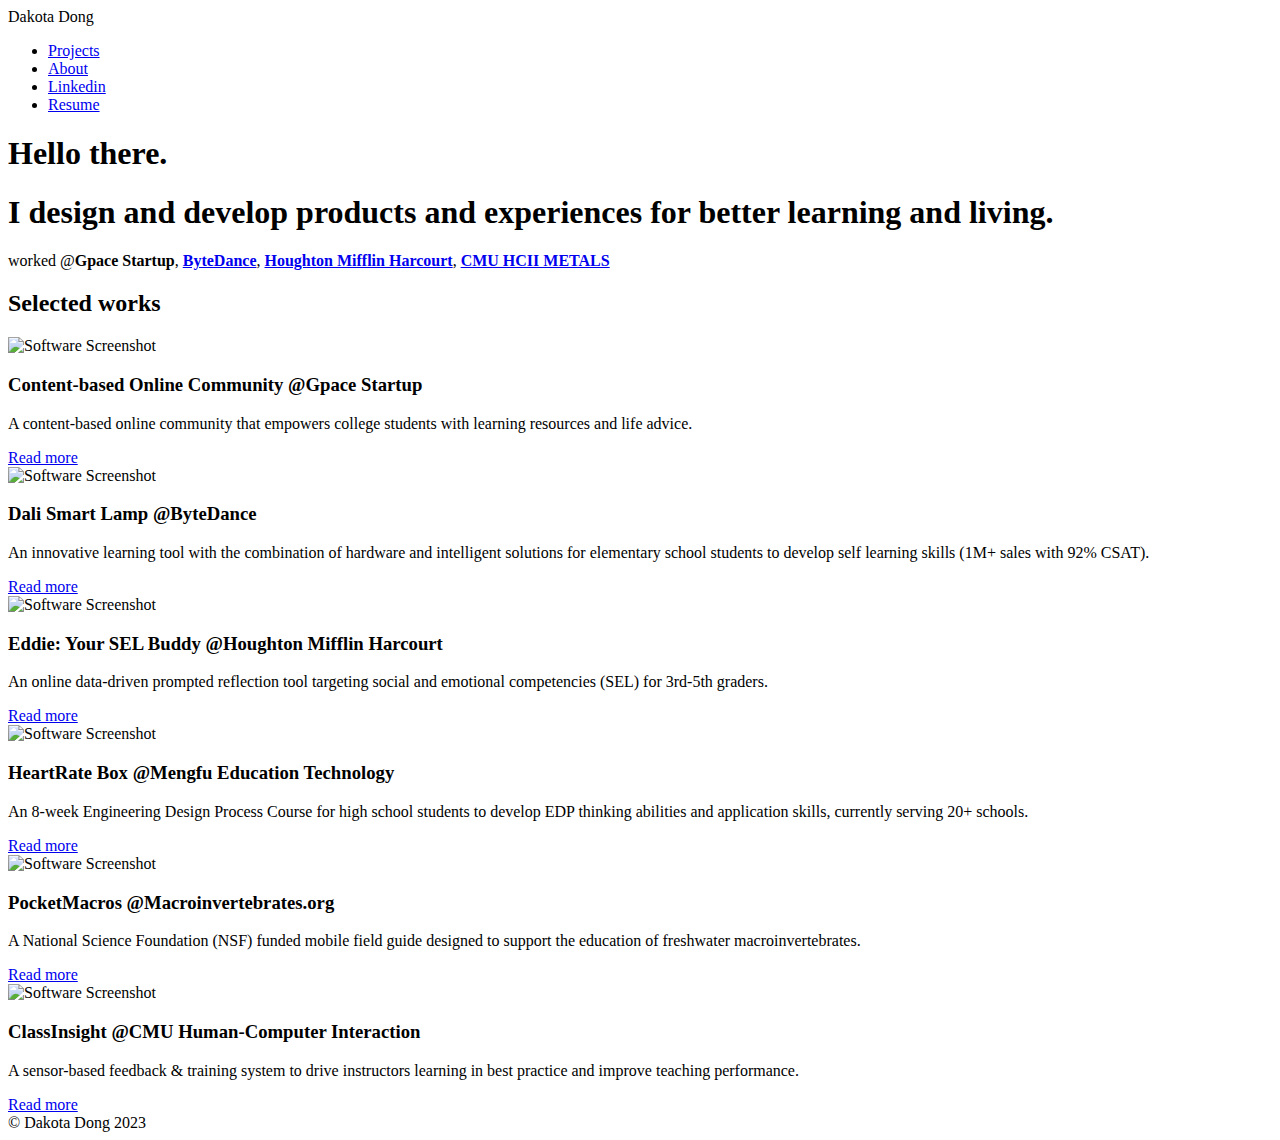
==== index.html @ b877e564 "Create index.html" ====
<!DOCTYPE html>
<html lang="en">
  <head>
    <meta charset="UTF-8" />
    <meta name="viewport" content="width=device-width, initial-scale=1.0" />
    <meta http-equiv="X-UA-Compatible" content="ie=edge" />
    <title>Dakota Dong</title>
    <meta name="description" content="Portfolio Template for Developer" />

    <link rel="stylesheet" href="css/style.css" />

    <link rel="preconnect" href="https://fonts.googleapis.com" />
    <link rel="preconnect" href="https://fonts.gstatic.com" crossorigin />
    <link
      href="https://fonts.googleapis.com/css2?family=Source+Sans+Pro:wght@400;600;700;900&display=swap"
      rel="stylesheet"
    />
  </head>
  <body>
    <header class="header">
      <div class="header__content">
        <div class="header__logo-container">
          <span class="header__logo-sub">Dakota Dong</span>
        </div>
        <div class="header__main">
          <ul class="header__links">
            <li class="header__link-wrapper">
              <a href="./index.html#projects" class="header__link">Projects</a>
            </li>
            <li class="header__link-wrapper">
              <a href="./aboutme.html" class="header__link">About</a>
            </li>
            <li class="header__link-wrapper">
              <a href="https://www.linkedin.com/in/dakotadong/" class="header__link">Linkedin</a>
            </li>
            <li class="header__link-wrapper">
              <a href="./index.html#projects" class="header__link">Resume</a>
            </li>
          </ul>
        </div>
      </div>
    </header>
    <section class="home-hero">
      <div class="home-hero__content">
        <h1 class="heading-primary"> 
          Hello there.
        </h1>
        <h1 class="heading-primary"> 
          I design and develop products and experiences for better learning and living.
        </h1>
        <div class="home-hero__info">
          <p class="text-education-experience">
            worked @<strong>Gpace Startup</strong>, <strong><a href="https://www.bytedance.com/en/">ByteDance</a></strong>, <strong><a href="https://www.hmhco.com/">Houghton Mifflin Harcourt</a></strong>, <strong><a href="https://metals.hcii.cmu.edu/">CMU HCII METALS</a></strong>
          </p>
        </div>
      </div>
      <div class="home-hero__mouse-scroll-cont">
        <div class="mouse"></div>
      </div>
    </section>

    
    <section id="projects" class="projects sec-pad">
      <div class="main-container">
        <!-- <span class="selectedworks">Selected works</span> -->
        <h2 class="heading heading-sec heading-sec__mb-bg">
          <span class="heading-sec__main">Selected works</span>
        </h2>
        <div class="projects__content">
          <div class="projects__row">
            <div class="projects__row-img-cont">
              <img
                src="./assets/jpeg/gpaceh4.jpeg"
                alt="Software Screenshot"
                class="projects__row-img"
                loading="lazy"
              />
            </div>
            <div class="projects__row-content">
              <h3 class="projects__row-content-title">Content-based Online Community @Gpace Startup</h3>
              <p class="projects__row-content-desc">
                A content-based online community that empowers college students with learning resources and life advice.
              </p>
              <a
                href="./project-1.html"
                class="btn btn--med btn--theme dynamicBgClr"
                target="_blank"
                >Read more</a
              >
            </div>
          </div>
          <div class="projects__row">
            <div class="projects__row-img-cont">
              <img
                src="./assets/jpeg/dali.jpeg"
                alt="Software Screenshot"
                class="projects__row-img"
                loading="lazy"
              />
            </div>
            <div class="projects__row-content">
              <h3 class="projects__row-content-title">Dali Smart Lamp @ByteDance</h3>
              <p class="projects__row-content-desc">
                An innovative learning tool with the combination of hardware and intelligent solutions
                 for elementary school students to develop self learning skills (1M+ sales with 92% CSAT).
              </p>
              <a
                href="./project-2.html"
                class="btn btn--med btn--theme dynamicBgClr"
                target="_blank"
                >Read more</a
              >
            </div>
          </div>

          <div class="projects__row">
            <div class="projects__row-img-cont">
              <img
                src="./assets/png/eddie.png"
                alt="Software Screenshot"
                class="projects__row-img"
                loading="lazy"
              />
            </div>
            <div class="projects__row-content">
              <h3 class="projects__row-content-title">Eddie: Your SEL Buddy @Houghton Mifflin Harcourt</h3>
              <p class="projects__row-content-desc">
                An online data-driven prompted reflection tool targeting social and emotional competencies (SEL) for 3rd-5th graders.
              </p>
              <a
                href="./project-3.html"
                class="btn btn--med btn--theme dynamicBgClr"
                target="_blank"
                >Read more</a
              >
            </div>
          </div>

          <div class="projects__row">
            <div class="projects__row-img-cont">
              <img
                src="./assets/jpeg/heartrate.jpeg"
                alt="Software Screenshot"
                class="projects__row-img"
                loading="lazy"
              />
            </div>
            <div class="projects__row-content">
              <h3 class="projects__row-content-title">HeartRate Box @Mengfu Education Technology</h3>
              <p class="projects__row-content-desc">
                An 8-week Engineering Design Process Course for high school students to develop EDP thinking abilities and application skills, 
                currently serving 20+ schools.
              </p>
              <a
                href="./project-4.html"
                class="btn btn--med btn--theme dynamicBgClr"
                target="_blank"
                >Read more</a
              >
            </div>
          </div>
          
          <div class="projects__row">
            <div class="projects__row-img-cont">
              <img
                src="./assets/png/pocket.png"
                alt="Software Screenshot"
                class="projects__row-img"
                loading="lazy"
              />
            </div>
            <div class="projects__row-content">
              <h3 class="projects__row-content-title">PocketMacros @Macroinvertebrates.org</h3>
              <p class="projects__row-content-desc">
                A National Science Foundation (NSF) funded mobile field guide designed to support the education of freshwater macroinvertebrates.
              </p>
              <a
                href="./project-5.html"
                class="btn btn--med btn--theme dynamicBgClr"
                target="_blank"
                >Read more</a
              >
            </div>
          </div>
          <div class="projects__row">
            <div class="projects__row-img-cont">
              <img
                src="./assets/jpeg/classinsight.jpeg"
                alt="Software Screenshot"
                class="projects__row-img"
                loading="lazy"
              />
            </div>
            <div class="projects__row-content">
              <h3 class="projects__row-content-title">ClassInsight @CMU Human-Computer Interaction</h3>
              <p class="projects__row-content-desc">
                A sensor-based feedback & training system to drive instructors learning 
                in best practice and improve teaching performance.
              </p>
              <a
                href="./project-6.html"
                class="btn btn--med btn--theme dynamicBgClr"
                target="_blank"
                >Read more</a
              >
            </div>
          </div>
        </div>
      </div>
    </section>
    
    <footer class="main-footer">
      <div class="main-container">
        <div class="main-footer__lower">
          &copy; Dakota Dong 2023
        </div>
      </div>
    </footer>

    <script src="./index.js"></script>
  </body>
</html>
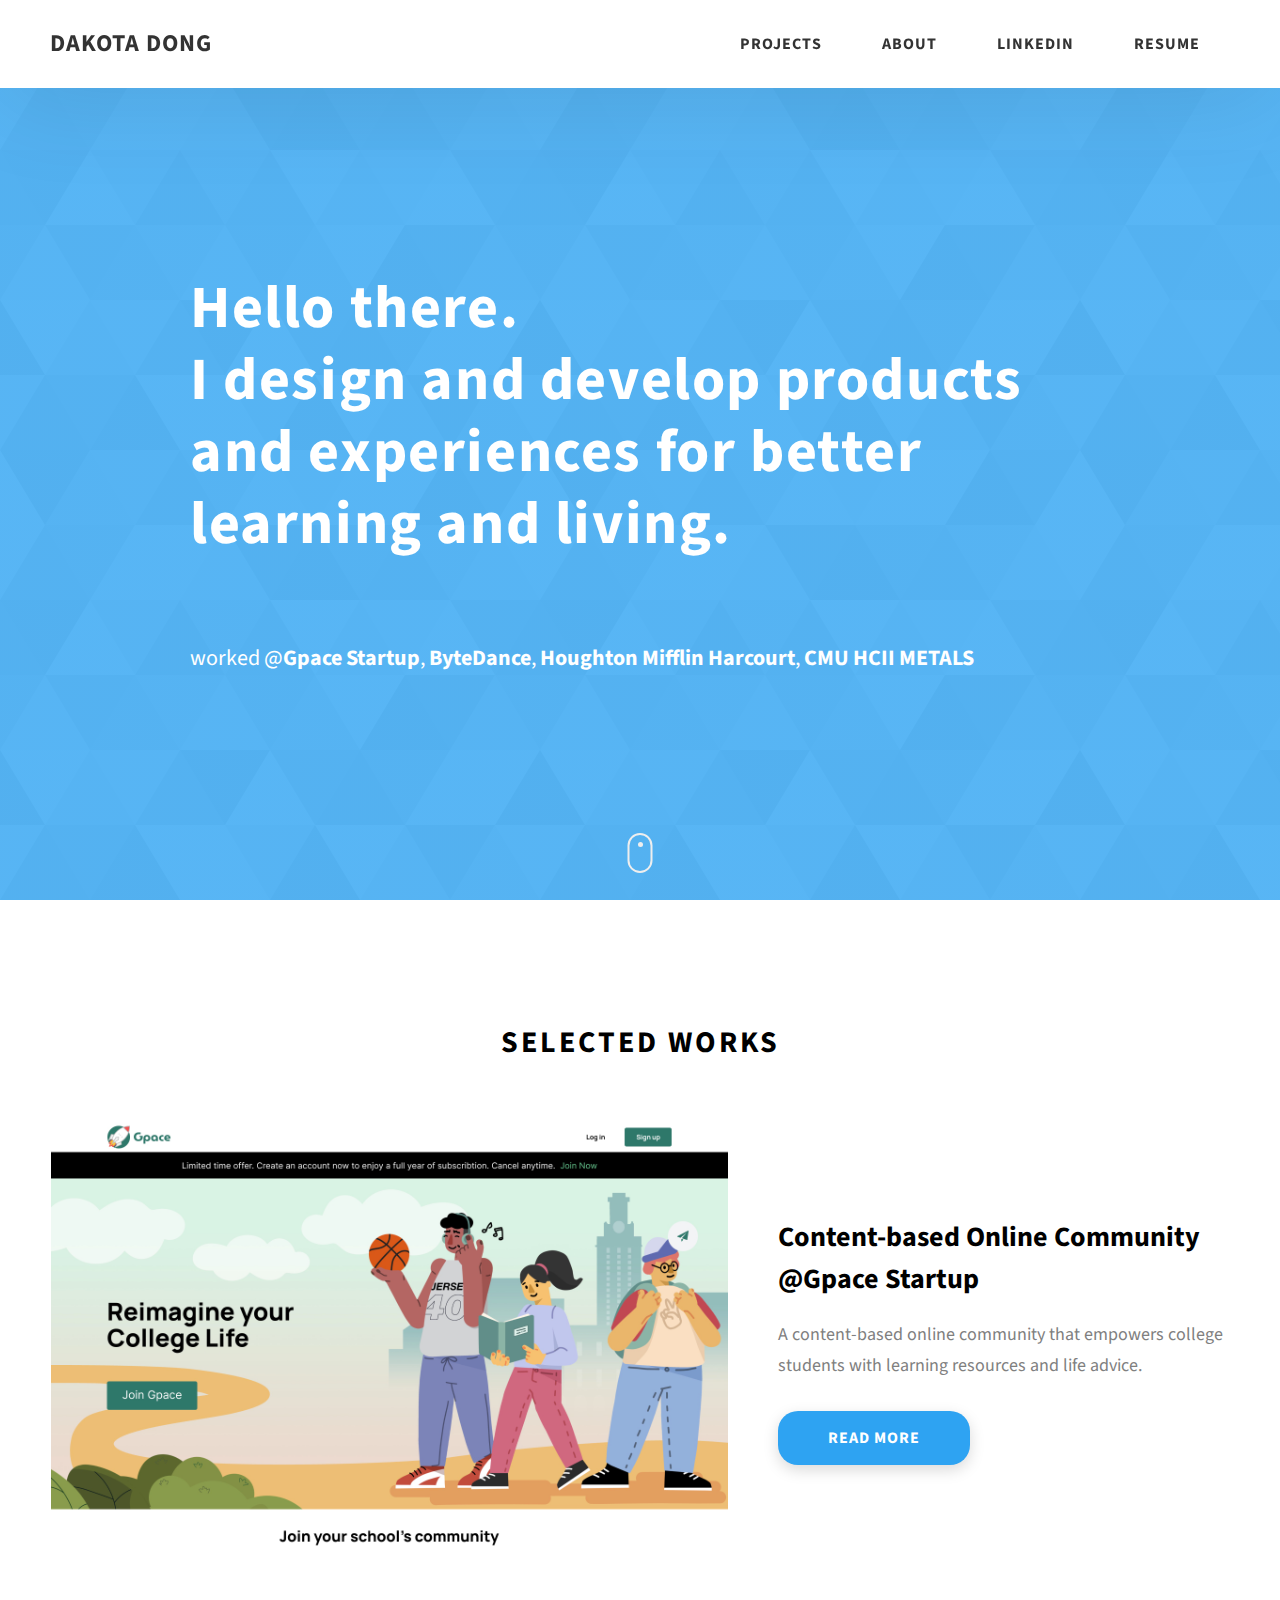
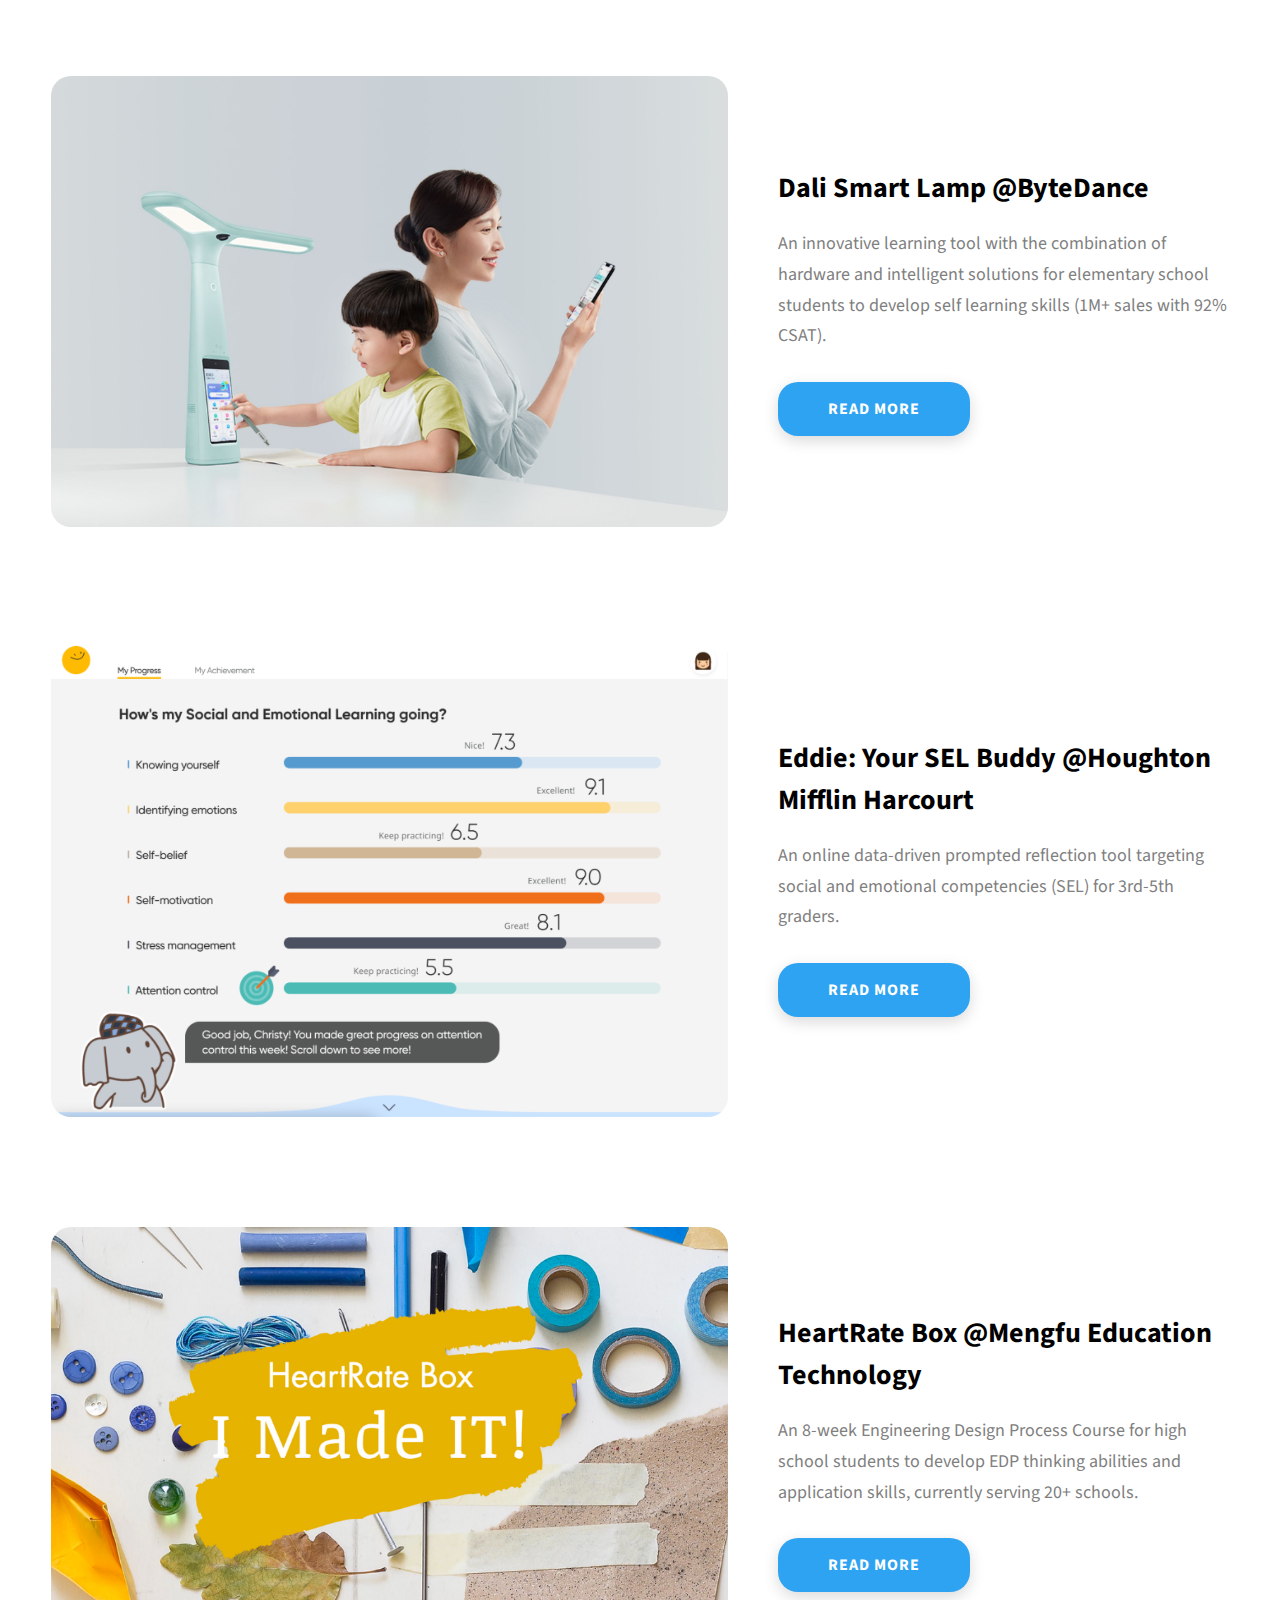
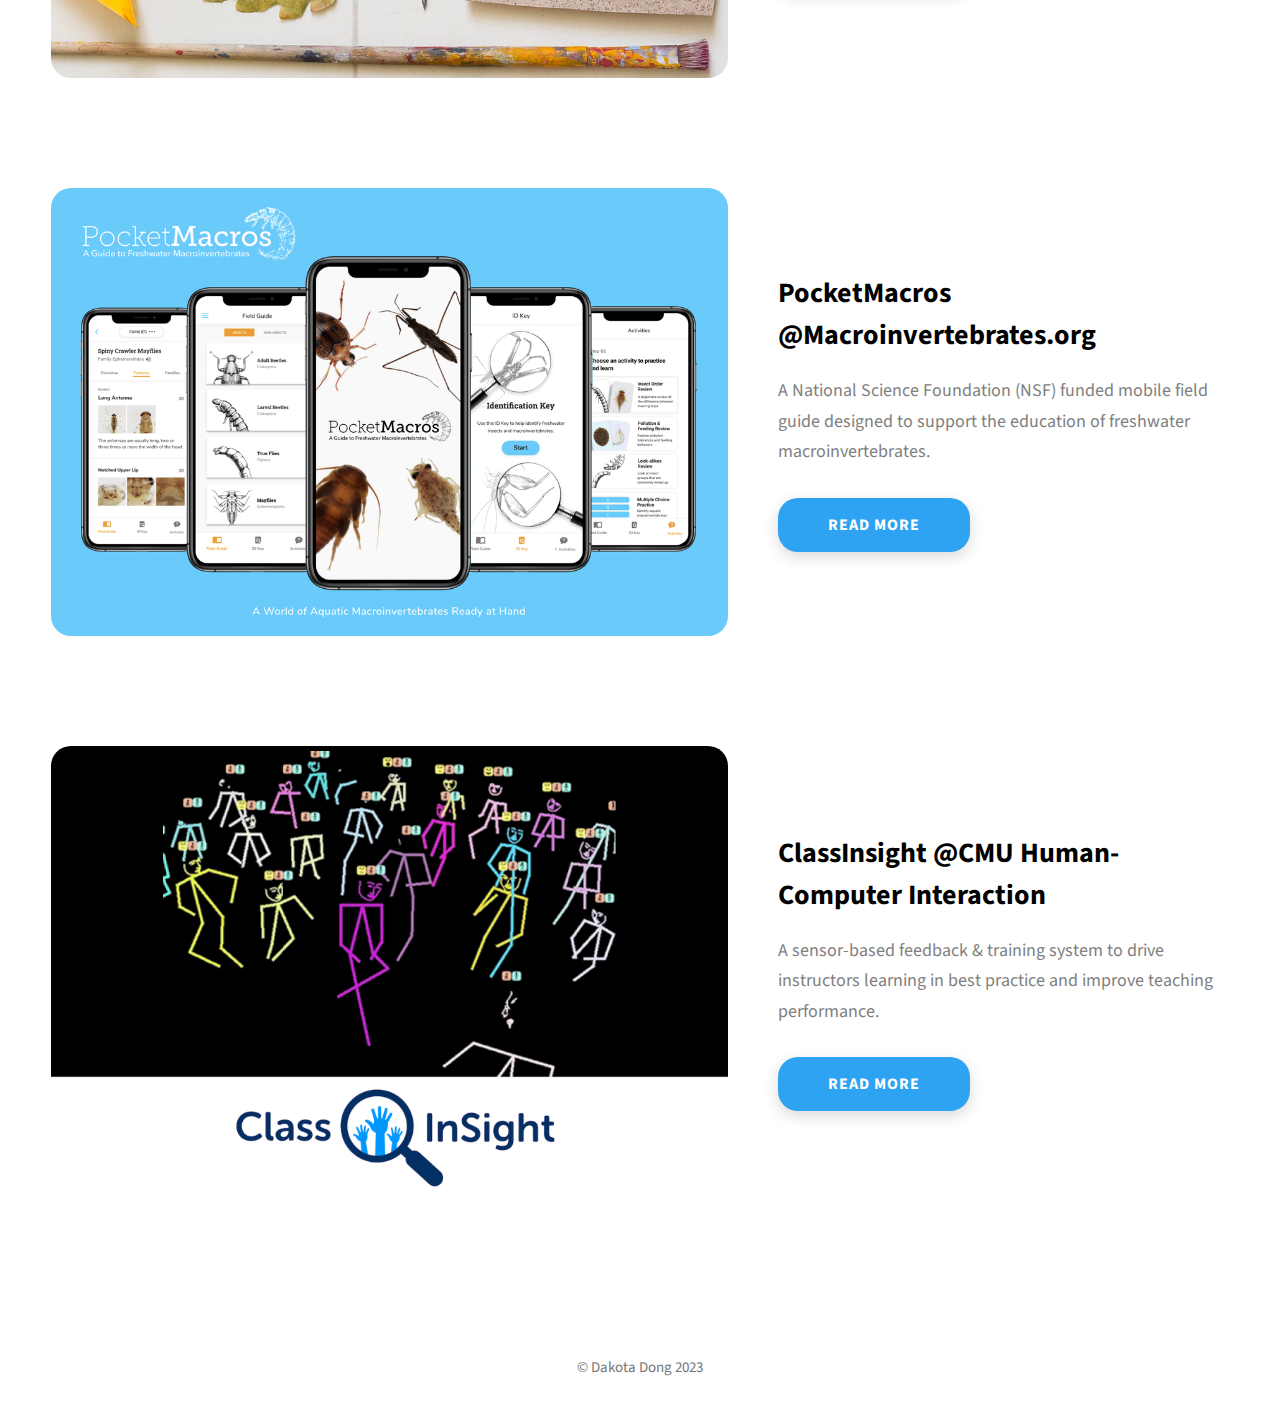
==== commit 42ec8b98: "updates" ====
--- a/index.html
+++ b/index.html
@@ -34,7 +34,7 @@
               <a href="https://www.linkedin.com/in/dakotadong/" class="header__link">Linkedin</a>
             </li>
             <li class="header__link-wrapper">
-              <a href="./index.html#projects" class="header__link">Resume</a>
+              <a href="https://drive.google.com/file/d/1qxtb1wIqyZeBLtDKzWEsWIDEFQiytYZ_/view?usp=sharing" class="header__link">Resume</a>
             </li>
           </ul>
         </div>
--- a/css/style.css
+++ b/css/style.css
@@ -0,0 +1,947 @@
+/*
+0 - 600px:      Phone
+600 - 900px:    Tablet portrait
+900 - 1200px:   Tablet landscape
+[1200 - 1800] is where our normal styles apply
+1800px + :      Big desktop
+$breakpoint arguement choices:
+- phone
+- tab-port
+- tab-land
+- big-desktop
+
+Inside media queries 1em is always 16px i.e 1em = 16px at every screen size only inside media queries
+*/
+*,
+*::after,
+*::before {
+  margin: 0;
+  padding: 0;
+  box-sizing: inherit;
+  font-family: inherit; }
+
+html {
+  font-size: 62.5%;
+  scroll-behavior: smooth; }
+  @media only screen and (max-width: 75em) {
+    html {
+      font-size: 59%; } }
+  @media only screen and (max-width: 56.25em) {
+    html {
+      font-size: 56%; } }
+  @media only screen and (min-width: 112.5em) {
+    html {
+      font-size: 65%; } }
+
+body {
+  box-sizing: border-box;
+  position: relative;
+  line-height: 1.5;
+  font-family: sans-serif;
+  overflow-x: hidden;
+  overflow-y: scroll;
+  font-family: 'Source Sans Pro', sans-serif; 
+}
+
+a {
+  text-decoration: none;
+  color: inherit; }
+
+li {
+  list-style: none;}
+
+input:focus,
+button:focus,
+a:focus,
+textarea:focus {
+  outline: none; }
+
+button {
+  border: none;
+  cursor: pointer; }
+
+textarea {
+  resize: none; }
+
+.heading-primary {
+  font-size: 6rem;
+  /* text-transform: uppercase; */
+  letter-spacing: 1.6px;
+  line-height: 1.2;
+  text-align: left; }
+  @media only screen and (max-width: 37.5em) {
+    .heading-primary {
+      font-size: 4.5rem; } }
+      
+
+.heading-sec__mb-bg {
+  margin-bottom: 5rem; }
+  @media only screen and (max-width: 56.25em) {
+    .heading-sec__mb-bg {
+      margin-bottom: 4rem; } }
+
+.heading-sec__mb-med {
+  margin-bottom: 5rem; }
+  @media only screen and (max-width: 56.25em) {
+    .heading-sec__mb-med {
+      margin-bottom: 4rem; } }
+.selectedworks {
+  display: block;
+  font-size: 2rem;
+  margin-bottom: 2rem; 
+  color: #777; }
+@media only screen and (max-width: 37.5em) {
+  .selectedworks {
+    font-size: 1.6rem; } }
+
+.heading-sec__main {
+  display: block;
+  font-size: 3rem;
+  text-transform: uppercase;
+  letter-spacing: 1px;
+  letter-spacing: 3px;
+  text-align: center;
+  margin-bottom: 2rem;
+  position: relative; }
+  /* .heading-sec__main--lt {
+    color: #fff; }
+    .heading-sec__main--lt::after {
+      content: '';
+      background: #fff !important; }
+  .heading-sec__main::after {
+    content: '';
+    position: absolute;
+    top: calc(100% + 1.5rem);
+    height: 5px;
+    width: 3rem;
+    background: #2EA3F2;
+    left: 50%;
+    transform: translateX(-50%);
+    border-radius: 5px; }
+    @media only screen and (max-width: 37.5em) {
+      .heading-sec__main::after {
+        top: calc(100% + 1.2rem); } } */
+
+.heading-sec__sub {
+  display: block;
+  text-align: center;
+  color: #777;
+  font-size: 2rem;
+  font-weight: 500;
+  max-width: 80rem;
+  margin: auto;
+  line-height: 1.6; }
+  @media only screen and (max-width: 37.5em) {
+    .heading-sec__sub {
+      font-size: 1.8rem; } }
+  .heading-sec__sub--lt {
+    color: #eee; }
+
+.heading-sm {
+  font-size: 2.2rem;
+  text-transform: uppercase;
+  letter-spacing: 1px; }
+
+.main-container {
+  max-width: 120rem;
+  margin: auto;
+  width: 92%; }
+
+.btn {
+  background: #fff;
+  color: #333;
+  text-transform: uppercase;
+  letter-spacing: 1px;
+  display: inline-block;
+  font-weight: 700;
+  border-radius: 20px;
+  box-shadow: 0 5px 15px 0 rgba(0, 0, 0, 0.15);
+  transition: transform .3s; }
+  .btn:hover {
+    transform: translateY(-3px); }
+  .btn--bg {
+    padding: 1.5rem 2.5rem;
+    font-size: 2rem; 
+    margin-bottom: 0;}
+  .btn--med {
+    padding: 1.5rem 5rem;
+    font-size: 1.6rem; }
+  .btn--theme {
+    background: #2EA3F2;
+    color: #fff; }
+  .btn--theme-inv {
+    color: #2EA3F2;
+    background: #fff;
+    border: 2px solid #2EA3F2;
+    box-shadow: none;
+    padding: calc(1.5rem - 2px) calc(5rem - 2px); }
+
+.sec-pad {
+  padding: 12rem 0; }
+  @media only screen and (max-width: 56.25em) {
+    .sec-pad {
+      padding: 8rem 0; } }
+
+.text-primary {
+  color: #fff;
+  margin-bottom: 5rem;
+  font-size: 4rem;
+  text-align: left;
+  width: 100%;
+  line-height: 1.6; }
+  @media only screen and (max-width: 37.5em) {
+    .text-primary {
+      font-size: 3rem; } }
+
+.text-education-experience {
+  color: #fff;
+  font-size: 2.2rem;
+  text-align: left;
+  width: 100%;
+  margin-bottom: 1rem;
+  line-height: 1.6; }
+  @media only screen and (max-width: 37.5em) {
+    .text-education-experience {
+      font-size: 1.8rem; } }
+
+.d-none {
+  display: none; }
+
+.home-hero {
+  color: #fff;
+  background: linear-gradient(to right, rgba(46, 163, 242, 0.8), rgba(46, 163, 242, 0.8)), url(../../assets/svg/common-bg.svg);
+  background-position: center;
+  height: 100vh;
+  min-height: 80rem;
+  max-height: 120rem;
+  position: relative; }
+  @media only screen and (max-width: 37.5em) {
+    .home-hero {
+      height: unset;
+      min-height: unset; } }
+  .home-hero__socials {
+    position: absolute;
+    top: 50%;
+    border: 2px solid #eee;
+    border-left: 2px solid #eee;
+    transform: translateY(-50%); }
+    @media only screen and (max-width: 56.25em) {
+      .home-hero__socials {
+        display: none; } }
+  .home-hero__mouse-scroll-cont {
+    position: absolute;
+    bottom: 3%;
+    left: 50%;
+    transform: translateX(-50%); }
+    @media only screen and (max-width: 37.5em) {
+      .home-hero__mouse-scroll-cont {
+        display: none; } }
+  .home-hero__social {
+    width: 5rem; }
+  .home-hero__social-icon-link {
+    width: 100%;
+    display: block;
+    padding: 1.2rem;
+    border-bottom: 2px solid #eee;
+    transition: background .3s; }
+    .home-hero__social-icon-link:hover {
+      background: rgba(255, 255, 255, 0.1); }
+    .home-hero__social-icon-link--bd-none {
+      border-bottom: 0; }
+  .home-hero__social-icon {
+    width: 100%; }
+  .home-hero__content {
+    position: absolute;
+    top: 50%;
+    left: 50%;
+    transform: translate(-50%, -50%);
+    max-width: 100rem;
+    width: 100%; 
+    padding: 19rem 5rem 13rem 5rem;}
+    @media only screen and (max-width: 37.5em) {
+      .home-hero__content {
+        padding: 19rem 2rem 13rem 2rem;
+        margin: auto;
+        position: static;
+        transform: translate(0, 0); } }
+  .home-hero__info {
+    margin: 8rem auto 0 auto;
+    max-width: 100rem; }
+  .home-hero__cta {
+    margin-top: 5rem;
+    text-align: center; }
+
+.about {
+  background: #fafafa; }
+  .about__content {
+    display: grid;
+    grid-template-columns: 1fr 2fr;
+    grid-gap: 6rem; 
+    margin-top: 10rem;}
+    @media only screen and (max-width: 56.25em) {
+      .about__content {
+        grid-template-columns: 1fr;
+        grid-gap: 6rem; } }
+    .about__content-title {
+      font-weight: 700;
+      font-size: 2.8rem;
+      margin-bottom: 3rem; }
+      @media only screen and (max-width: 37.5em) {
+        .about__content-title {
+          font-size: 2.4rem; } }
+    .about__content-details-para {
+      font-size: 1.8rem;
+      color: grey;
+      max-width: 100rem;
+      line-height: 1.7;
+      margin-bottom: 1rem; }
+      .about__content-details-para--hl {
+        font-weight: 700;
+        margin: 0 3px; }
+      .about__content-details-para:last-child {
+        margin-bottom: 4rem; }
+        .aboutme_img {
+          width: 100%;
+          height: 70%;
+          margin-bottom: 3rem;
+          border-radius: 50%;
+          object-fit: cover;
+          object-position: center;
+          display: block; }
+      .emphasize {
+        color: #2EA3F2;
+      }
+
+
+.projects__row {
+  display: grid;
+  grid-template-columns: 1.5fr 1fr;
+  grid-gap: 5rem;
+  margin-bottom: 11rem; }
+  @media only screen and (max-width: 56.25em) {
+    .projects__row {
+      grid-template-columns: 1fr;
+      grid-gap: 2rem;
+      margin-bottom: 8rem; } }
+  @media only screen and (max-width: 56.25em) {
+    .projects__row {
+      text-align: center; } }
+  .projects__row:last-child {
+    margin-bottom: 0; }
+  .projects__row-img-cont {
+    overflow: hidden; }
+  .projects__row-img {
+    width: 100%;
+    border-radius: 20px;
+    display: block;
+    object-fit: cover; }
+  .projects__row-content {
+    padding: 2rem 0;
+    display: flex;
+    justify-content: center;
+    flex-direction: column;
+    align-items: flex-start; }
+    @media only screen and (max-width: 56.25em) {
+      .projects__row-content {
+        align-items: center; } }
+    .projects__row-content-title {
+      font-weight: 700;
+      font-size: 2.8rem;
+      margin-bottom: 2rem; }
+      @media only screen and (max-width: 37.5em) {
+        .projects__row-content-title {
+          font-size: 2.4rem; } }
+    .projects__row-content-desc {
+      font-size: 1.8rem;
+      color: grey;
+      max-width: 60rem;
+      line-height: 1.7;
+      margin-bottom: 3rem; }
+      @media only screen and (max-width: 37.5em) {
+        .projects__row-content-desc {
+          font-size: 1.7rem; } }
+
+.contact {
+  background: linear-gradient(to right, rgba(46, 163, 242, 0.8), rgba(46, 163, 242, 0.8)), url(../../assets/svg/common-bg.svg);
+  background-size: cover;
+  background-position: center; }
+  .contact__form-container {
+    box-shadow: 0 0 10px rgba(0, 0, 0, 0.1);
+    background: white;
+    padding: 4rem;
+    margin-top: 6rem;
+    max-width: 80rem;
+    text-align: right;
+    width: 95%;
+    border-radius: 5px;
+    margin: 5rem auto 0 auto; }
+    @media only screen and (max-width: 37.5em) {
+      .contact__form-container {
+        padding: 3rem; } }
+  .contact__form-field {
+    margin-bottom: 4rem; }
+    @media only screen and (max-width: 37.5em) {
+      .contact__form-field {
+        margin-bottom: 3rem; } }
+  .contact__form-label {
+    color: #666;
+    font-size: 1.4rem;
+    letter-spacing: 1px;
+    font-weight: 700;
+    margin-bottom: 1rem;
+    display: block;
+    text-align: left; }
+  .contact__form-input {
+    color: #333;
+    padding: 2rem;
+    width: 100%;
+    border: 1px solid #ebebeb;
+    font-size: 1.6rem;
+    letter-spacing: 0px;
+    background: #f0f0f0;
+    border-radius: 5px;
+    font-weight: 600;
+    /* Code for Modern Browsers */
+    /* Code for WebKit, Blink, Edge */
+    /* Code for Internet Explorer 10-11 */
+    /* Code for Microsoft Edge */
+    /* Code for Mozilla Firefox 4 to 18 */
+    /* Code for Mozilla Firefox 19+ */ }
+    .contact__form-input::placeholder {
+      color: #999;
+      font-weight: 600;
+      font-size: 1.6rem; }
+    .contact__form-input::-webkit-input-placeholder {
+      color: #999;
+      font-weight: 600;
+      font-size: 1.6rem; }
+    .contact__form-input:-ms-input-placeholder {
+      color: #999;
+      font-weight: 600;
+      font-size: 1.6rem; }
+    .contact__form-input::-ms-input-placeholder {
+      color: #999;
+      font-weight: 600;
+      font-size: 1.6rem; }
+    .contact__form-input:-moz-placeholder {
+      opacity: 1;
+      color: #999;
+      font-weight: 600;
+      font-size: 1.6rem; }
+    .contact__form-input::-moz-placeholder {
+      opacity: 1;
+      color: #999;
+      font-weight: 600;
+      font-size: 1.6rem; }
+  .contact__btn {
+    width: 30%;
+    padding: 2rem 4rem;
+    font-size: 1.6rem; }
+    @media only screen and (max-width: 37.5em) {
+      .contact__btn {
+        width: 100%; } }
+
+.project-cs-hero {
+  color: #333;
+  /* background: linear-gradient(to right, rgba(178, 215, 239, 0.8), rgba(141, 209, 254, 0.8)), url(../../assets/svg/common-bg.svg);
+  background-size: cover;
+  background-position: center; */
+  position: relative; }
+  @media only screen and (max-width: 37.5em) {
+    .project-cs-hero {
+      height: unset;
+      min-height: unset; } }
+  .project-cs-hero__content {
+    padding: 15rem 0 1rem 0;
+    max-width: 100rem;
+    margin: auto; }
+    @media only screen and (max-width: 56.25em) {
+      .project-cs-hero__content {
+        padding: 10rem 0 8rem 0;
+        margin: auto;
+        position: static;
+        transform: translate(0, 0); } }
+  .project-cs-hero__info {
+    margin: 1rem auto 0 auto;
+    max-width: 90rem; }
+  .project-cs-hero__cta {
+    margin-top: 4rem;
+    text-align: left; }
+    .project-heading {
+      color:#2EA3F2;
+      font-size: 5rem;
+      text-align: left; }
+      @media only screen and (max-width: 37.5em) {
+        .project-heading {
+          font-size: 3rem; } }
+    .product-primary {
+      color:#777;
+      margin: 1rem auto 3rem auto;
+      font-size: 2.4rem;
+      text-align: left;
+      width: 100%;
+      line-height: 1.6;}
+      @media only screen and (max-width: 37.5em) {
+        .product-primary {
+         font-size: 1.8rem; } }
+    .overview-role-duration {
+            color:#777;
+            display: grid;
+            grid-template-columns: 1fr 1fr;
+            grid-gap: 1rem; 
+            margin: 2rem auto 0rem auto;
+            font-size: 1.8rem;
+            text-align: left;
+            width: 100%;
+            line-height: 1.7; }
+      @media only screen and (max-width: 37.5em) {
+        .overview-role-duration {
+          grid-template-columns: 1fr;
+          grid-gap: 1rem; } }
+
+  .contribution {
+    color:#777;
+    display: grid;
+    margin: 2rem auto 0rem auto;
+    font-size: 1.8rem;
+    text-align: left;
+    width: 100%;
+    line-height: 1.6; }
+  .list li{
+    list-style-type: circle;
+    margin: 1rem auto 1rem 3rem;
+  }
+
+.inline-link {
+  color: #2EA3F2;
+}
+.project-details__content {
+  padding: 5rem 0;
+  max-width: 90rem;
+  margin: auto; }
+  .project-details__content-title {
+    font-weight: 700;
+    font-size: 2.8rem;
+    margin-bottom: 3rem;
+    color: #2EA3F2; }
+    @media only screen and (max-width: 37.5em) {
+      .project-details__content-title {
+        font-size: 2.4rem; } }
+  .project-subtitle {
+    font-weight: 700;
+    font-size: 2rem;
+    margin: 3rem auto 2rem auto; }
+    @media only screen and (max-width: 37.5em) {
+      .project-subtitle {
+        font-size: 1.6rem; } }
+
+.function-img {
+  width: 100%;
+  margin: 2rem auto 2rem auto; }
+
+.project-details__showcase-img-cont {
+  width: 100%;
+  margin-top: 4rem; }
+
+.project-details__showcase-img {
+  width: 100%; }
+
+.project-details__content-main {
+  width: 100%;
+  max-width: 90rem;
+  margin: auto; }
+
+.project-details__desc {
+  margin: 0 0 7rem 0; }
+  .project-details__desc-para {
+    text-align: justify;
+    font-size: 1.8rem;
+    line-height: 1.7;
+    color: grey;
+    margin-bottom: 2rem; }
+
+.project-details__tools-used {
+  margin: 0 0 7rem 0; }
+  .project-details__tools-used-list {
+    display: flex;
+    flex-wrap: wrap; }
+  .project-details__tools-used-item {
+    padding: 1rem 2rem;
+    margin-bottom: 1.5rem;
+    margin-right: 1.5rem;
+    font-size: 1.6rem;
+    background: rgba(153, 153, 153, 0.2);
+    border-radius: 5px;
+    font-weight: 600;
+    color: #777; }
+
+.project-details__links {
+  margin: 0 0; }
+  .project-details__links-btn {
+    margin-right: 2rem; }
+    @media only screen and (max-width: 37.5em) {
+      .project-details__links-btn {
+        margin-right: 0;
+        width: 70%;
+        margin-bottom: 2rem;
+        text-align: center; } }
+    .project-details__links-btn:last-child {
+      margin: 0; }
+      @media only screen and (max-width: 37.5em) {
+        .project-details__links-btn:last-child {
+          margin: 0; } }
+
+.para-title {
+  font-size: 1.8rem;
+  line-height: 1.7;
+  color: #2EA3F2;
+  margin-bottom: 1rem;
+}
+.para-description {
+  text-align: justify;
+  font-size: 1.6rem;
+  line-height: 1.7;
+  color: grey;
+  margin-bottom: 1rem; 
+  margin-top: 0;}
+
+.inline-emphasize {
+  font-size: 1.8rem;
+  line-height: 1.7;
+  font-weight: 600;
+  color: #333; 
+  margin-bottom: 0;
+  margin-top: 0;}
+
+.para-quote {
+  text-align: justify;
+  font-size: 1.8rem;
+  font-style: italic;
+  line-height: 1.7;
+  color: grey;
+  margin:auto auto 2rem 8rem;}
+
+.para-quote-name {
+  text-align: justify;
+  font-size: 1.8rem;
+  font-style: italic;
+  line-height: 1.7;
+  color: grey;
+  margin:auto auto 2rem 50rem;}
+
+.solution-explanation {
+  color:#777;
+  display: grid;
+  margin: 1rem auto 3rem auto;
+  font-size: 1.8rem;
+  text-align: left;
+  width: 100%;
+  line-height: 1.7; }
+
+.para-quote-emphasize1 {
+  font-size: 1.8rem;
+  font-style: italic;
+  line-height: 1.7;
+  color: #333;
+  margin: auto auto 3rem 10rem; }
+
+  .para-quote-emphasize2 {
+    font-size: 1.8rem;
+    font-style: italic;
+    line-height: 1.7;
+    color: #333;
+    margin: auto auto 0 16rem; }
+    .para-quote-emphasize3 {
+      font-size: 1.8rem;
+      font-style: italic;
+      line-height: 1.7;
+      color: #333;
+      margin: auto auto 3rem 30rem; }
+      .para-quote-emphasize4 {
+        font-size: 1.8rem;
+        font-style: italic;
+        line-height: 1.7;
+        color: #333;
+        margin: auto auto 0rem 40rem; }
+        .para-quote-emphasize5 {
+          font-size: 1.8rem;
+          font-style: italic;
+          line-height: 1.7;
+          color: #333;
+          margin: auto auto 3rem 46rem; }
+
+.para-quote-activities1 {
+  font-size: 1.8rem;
+  font-style: italic;
+  line-height: 1.7;
+  color: #333;
+  margin: auto auto 2rem 4rem; }
+          
+.para-quote-activities2 {
+  font-size: 1.8rem;
+  font-style: italic;
+  line-height: 1.7;
+  color: #333;
+  margin: auto auto 1rem 12rem; }
+.para-quote-activities3 {
+  font-size: 1.8rem;
+  font-style: italic;
+  line-height: 1.7;
+  color: #333;
+  margin: auto auto 1rem 16rem; }
+.para-quote-activities4 {
+  font-size: 1.8rem;
+  font-style: italic;
+  line-height: 1.7;
+  color: #333;
+  margin: auto auto 1rem 20rem; }
+.para-quote-activities5 {
+  font-size: 1.8rem;
+  font-style: italic;
+  line-height: 1.7;
+  color: #333;
+  margin: auto auto 3rem 30rem; }
+
+.bigger {
+  font-size: 2.2rem;
+}
+
+.para-quote-end {
+  text-align: justify;
+  font-size: 2rem;
+  font-style: italic;
+  line-height: 1.7;
+  color: #2EA3F2;
+  margin:auto auto 4rem 8rem;}
+
+.para-quote-sel {
+  text-align: justify;
+  font-size: 2rem;
+  font-style: italic;
+  line-height: 1.7;
+  color: #2EA3F2;
+  margin:auto auto 2rem 8rem;}
+
+.para-quote-sel2 {
+  font-size: 1.8rem;
+  font-style: italic;
+  line-height: 1.7;
+  color: gray;
+  margin: auto auto 3rem 30rem;
+}
+
+.header {
+  position: fixed;
+  width: 100%;
+  z-index: 1000;
+  background: #000;
+  background: #fff;
+  box-shadow: 0 10px 100px rgba(0, 0, 0, 0.1); }
+  .header__content {
+    display: flex;
+    align-items: center;
+    justify-content: space-between;
+    padding: 1rem 5rem; }
+    @media only screen and (max-width: 56.25em) {
+      .header__content {
+        padding: 0 2rem; } }
+  .header__logo-container {
+    display: flex;
+    align-items: center;
+    cursor: pointer;
+    color: #333;
+    transition: color .3s; }
+    .header__logo-container:hover {
+      color: #2EA3F2; }
+  .header__logo-img-cont {
+    width: 5rem;
+    height: 5rem;
+    border-radius: 50px;
+    overflow: hidden;
+    margin-right: 1.5rem;
+    background: #2EA3F2; }
+    @media only screen and (max-width: 56.25em) {
+      .header__logo-img-cont {
+        width: 4.5rem;
+        height: 4.5rem;
+        margin-right: 1.2rem; } }
+  .header__logo-img {
+    width: 100%;
+    height: 100%;
+    object-fit: cover;
+    object-position: center;
+    display: block; }
+  .header__logo-sub {
+    font-size: 2.4rem;
+    text-transform: uppercase;
+    font-weight: 700;
+    letter-spacing: 1px; }
+  .header__links {
+    display: flex; }
+    @media only screen and (max-width: 37.5em) {
+      .header__links {
+        display: none; } }
+  .header__link {
+    padding: 2.2rem 3rem;
+    display: inline-block;
+    font-size: 1.6rem;
+    color: #333;
+    text-transform: uppercase;
+    letter-spacing: 1px;
+    font-weight: 700;
+    transition: color .3s; }
+    .header__link:hover {
+      color: #2EA3F2; }
+    @media only screen and (max-width: 56.25em) {
+      .header__link {
+        padding: 3rem 1.8rem;
+        font-size: 1.5rem; } }
+  .header__main-ham-menu-cont {
+    display: none;
+    width: 3rem;
+    padding: 2.2rem 0; }
+    @media only screen and (max-width: 37.5em) {
+      .header__main-ham-menu-cont {
+        display: block; } }
+  .header__main-ham-menu {
+    width: 100%; }
+  .header__main-ham-menu-close {
+    width: 100%; }
+  .header__sm-menu {
+    background: #fff;
+    position: absolute;
+    width: 100%;
+    top: 100%;
+    visibility: hidden;
+    opacity: 0;
+    transition: all .3s;
+    box-shadow: 0px 5px 5px 0px rgba(0, 0, 0, 0.1);
+    -webkit-box-shadow: 0px 5px 5px 0px rgba(0, 0, 0, 0.1);
+    -moz-box-shadow: 0px 5px 5px 0px rgba(0, 0, 0, 0.1); }
+    .header__sm-menu--active {
+      visibility: hidden;
+      opacity: 0; }
+      @media only screen and (max-width: 37.5em) {
+        .header__sm-menu--active {
+          visibility: visible;
+          opacity: 1; } }
+  .header__sm-menu-links li {
+    list-style: none;
+  }
+  .header__sm-menu-link {
+    list-style: none;
+  }
+  .header__sm-menu-link a {
+    display: block;
+    text-decoration: none;
+    padding: 2.5rem 3rem;
+    font-size: 1.6rem;
+    color: #333;
+    text-align: right;
+    border-bottom: 1px solid #eee;
+    font-weight: 700;
+    text-transform: uppercase;
+    letter-spacing: 2px;
+    transition: color .3s; }
+    .header__sm-menu-link a:hover {
+      color: #2EA3F2; }
+  .header__sm-menu-link:first-child a {
+    border-top: 1px solid #eee; }
+  .header__sm-menu-link-last {
+    border-bottom: 0; }
+
+.main-footer {
+  /* background: #000; */
+  color: #777; }
+  .main-footer__upper {
+    display: flex;
+    justify-content: space-between;
+    padding: 8rem 0; }
+    @media only screen and (max-width: 56.25em) {
+      .main-footer__upper {
+        padding: 6rem 0; } }
+    @media only screen and (max-width: 37.5em) {
+      .main-footer__upper {
+        display: block; } }
+  .main-footer__row-1 {
+    order: 2; }
+    @media only screen and (max-width: 56.25em) {
+      .main-footer__row-1 {
+        margin-bottom: 5rem; } }
+  .main-footer__row-2 {
+    width: 40%;
+    order: 1;
+    max-width: 50rem; }
+    @media only screen and (max-width: 56.25em) {
+      .main-footer__row-2 {
+        width: 100%; } }
+  .main-footer__short-desc {
+    margin-top: 2rem;
+    color: #eee;
+    font-size: 1.5rem;
+    line-height: 1.7; }
+  .main-footer__social-cont {
+    margin-top: 2rem; }
+  .main-footer__icon {
+    margin-right: 1rem;
+    width: 2.5rem; }
+    .main-footer__icon--mr-none {
+      margin-right: 0; }
+  .main-footer__lower {
+    padding: 4rem 0;
+    /* border-top: 1px solid #777; */
+    color: #777;
+    font-size: 1.5rem;
+    text-align: left;
+    text-align: center; }
+    .main-footer__lower a {
+      text-decoration: underline;
+      font-weight: bold;
+      margin-left: 2px; }
+    @media only screen and (max-width: 56.25em) {
+      .main-footer__lower {
+        padding: 3.5rem 0; } }
+
+.skills {
+  display: flex;
+  flex-wrap: wrap; }
+  .skills__skill {
+    padding: 1rem 2rem;
+    margin-bottom: 1.5rem;
+    margin-right: 1.5rem;
+    font-size: 2rem;
+    background: rgb(247, 251, 255);
+    border-radius: 10px;
+    font-weight: 400;
+    color: #2EA3F2; }
+
+.mouse {
+  width: 25px;
+  height: 40px;
+  border: 2px solid #eee;
+  border-radius: 60px;
+  position: relative;
+  overflow: hidden; }
+  .mouse::before {
+    content: '';
+    width: 5px;
+    height: 5px;
+    position: absolute;
+    top: 7px;
+    left: 50%;
+    transform: translateX(-50%);
+    background-color: #eee;
+    border-radius: 50%;
+    opacity: 1;
+    animation: wheel 1.3s infinite;
+    -webkit-animation: wheel 1.3s infinite; }
+
+@keyframes wheel {
+  to {
+    opacity: 0;
+    top: 27px; } }
+
+@-webkit-keyframes wheel {
+  to {
+    opacity: 0;
+    top: 27px; } }
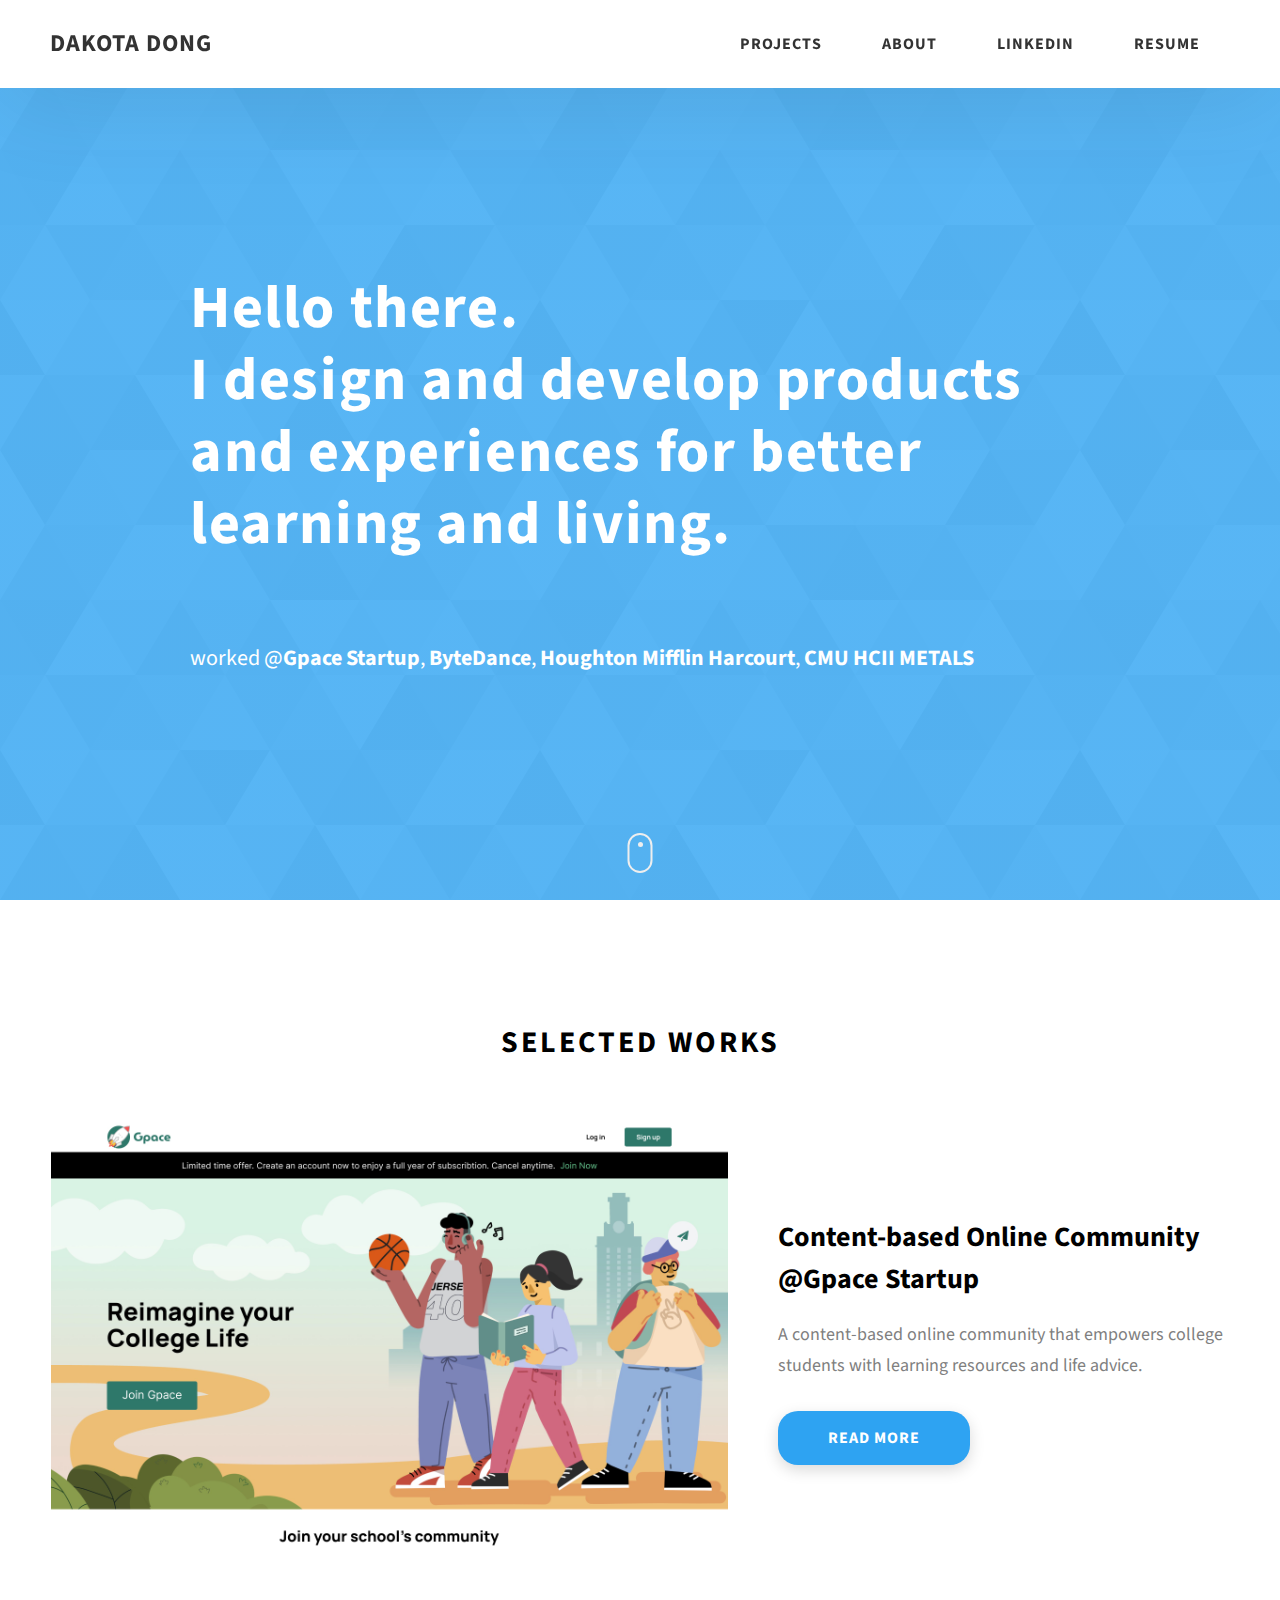
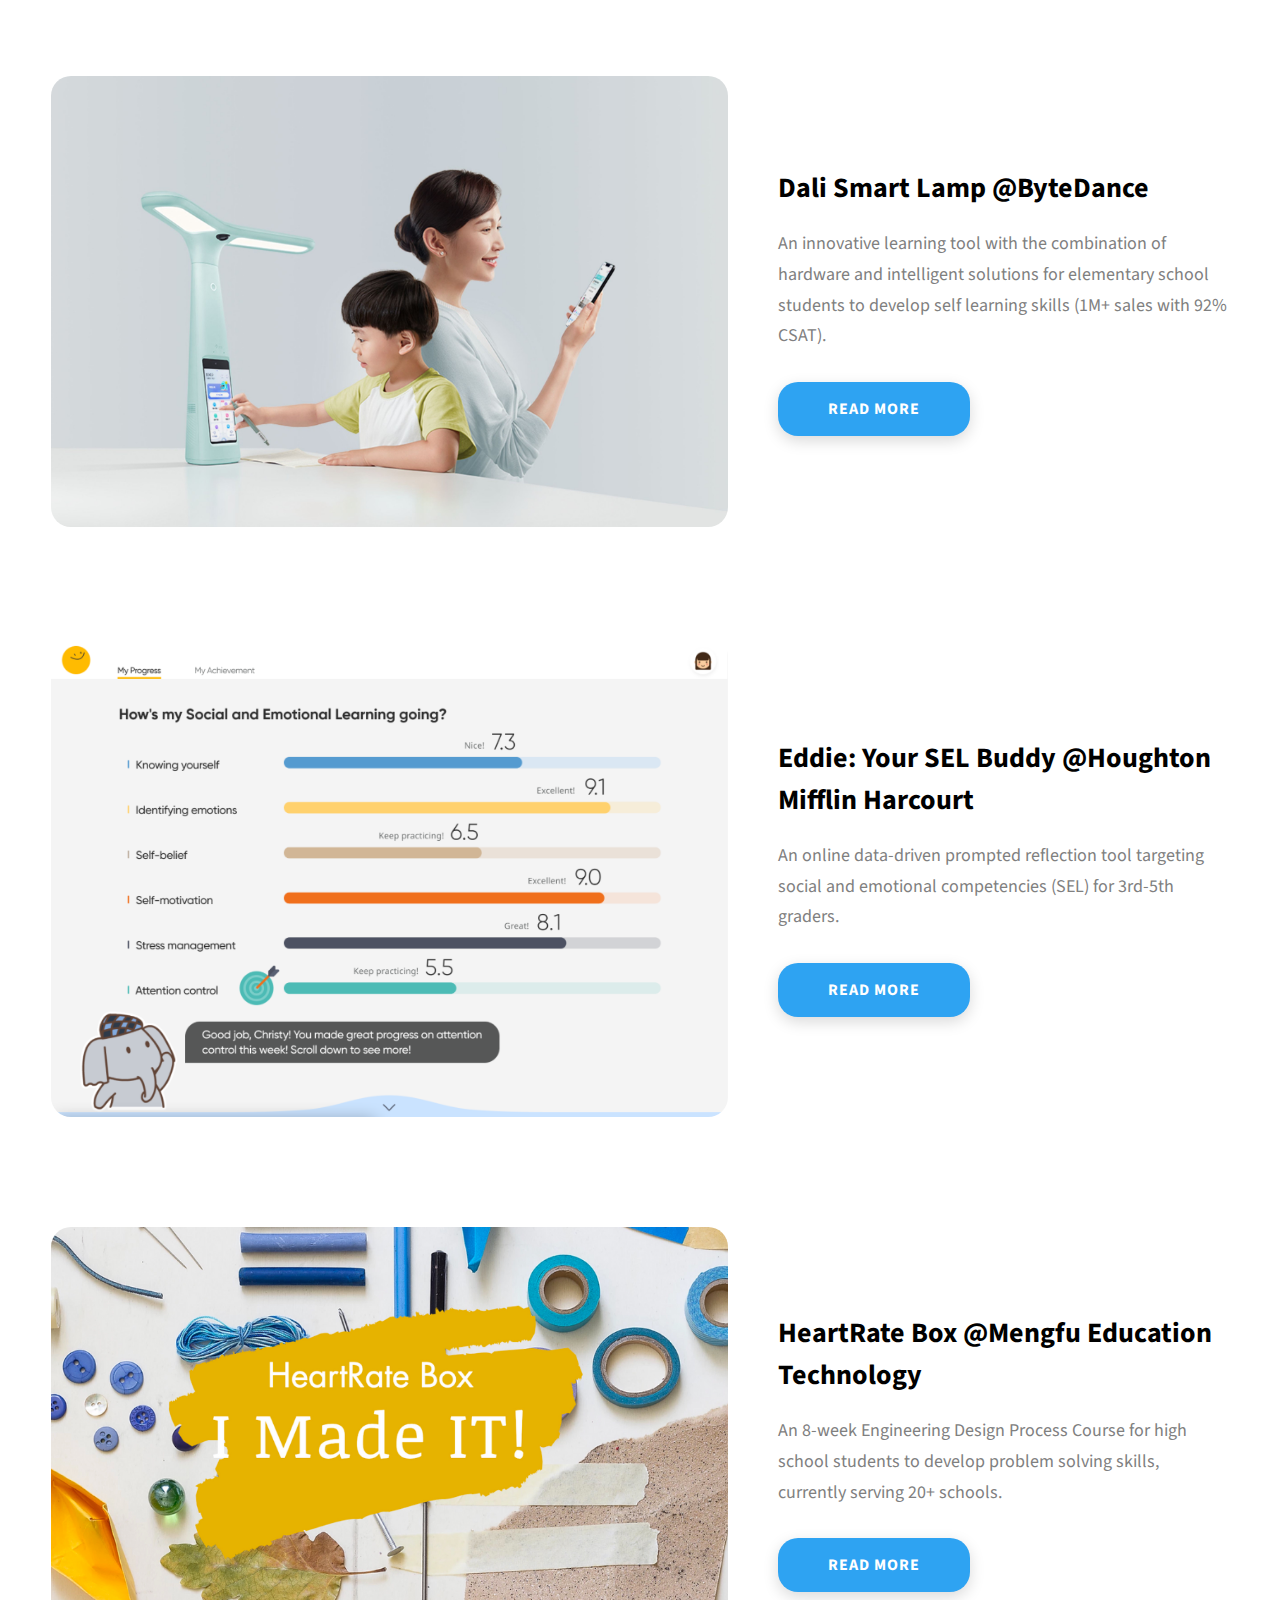
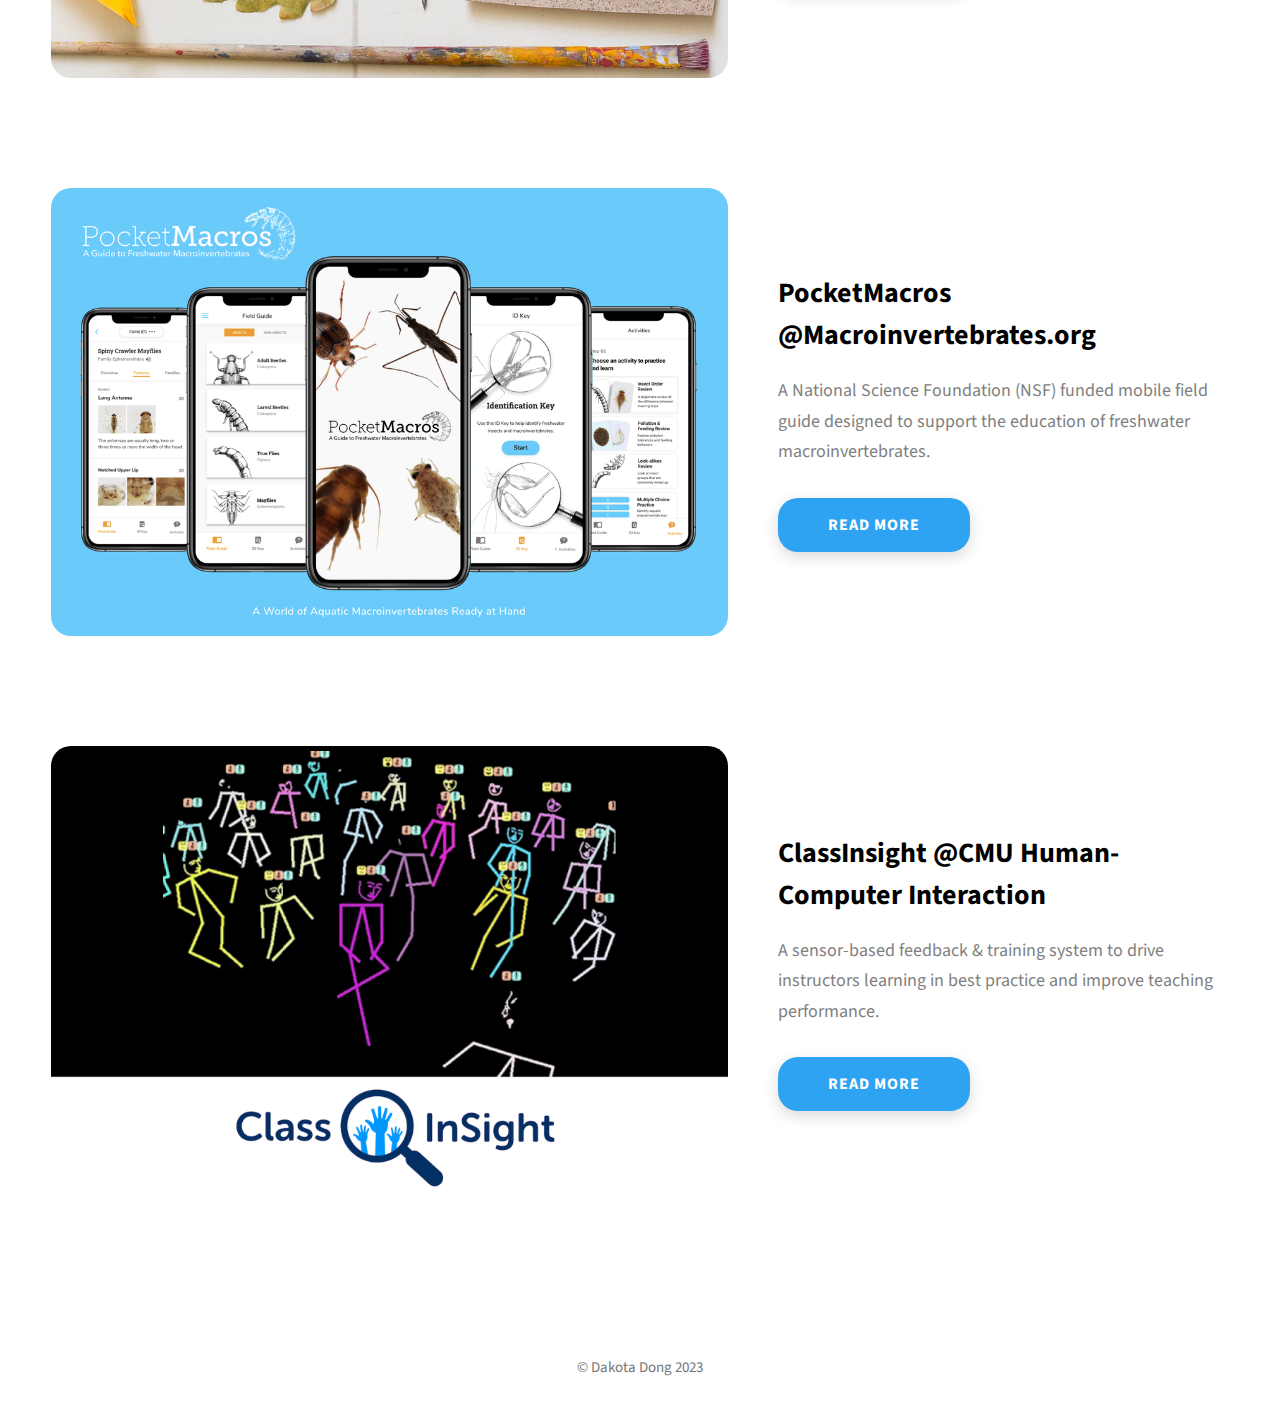
==== commit f032c51d: "updates edp" ====
--- a/index.html
+++ b/index.html
@@ -148,7 +148,7 @@
             <div class="projects__row-content">
               <h3 class="projects__row-content-title">HeartRate Box @Mengfu Education Technology</h3>
               <p class="projects__row-content-desc">
-                An 8-week Engineering Design Process Course for high school students to develop EDP thinking abilities and application skills, 
+                An 8-week Engineering Design Process Course for high school students to develop problem solving skills, 
                 currently serving 20+ schools.
               </p>
               <a
